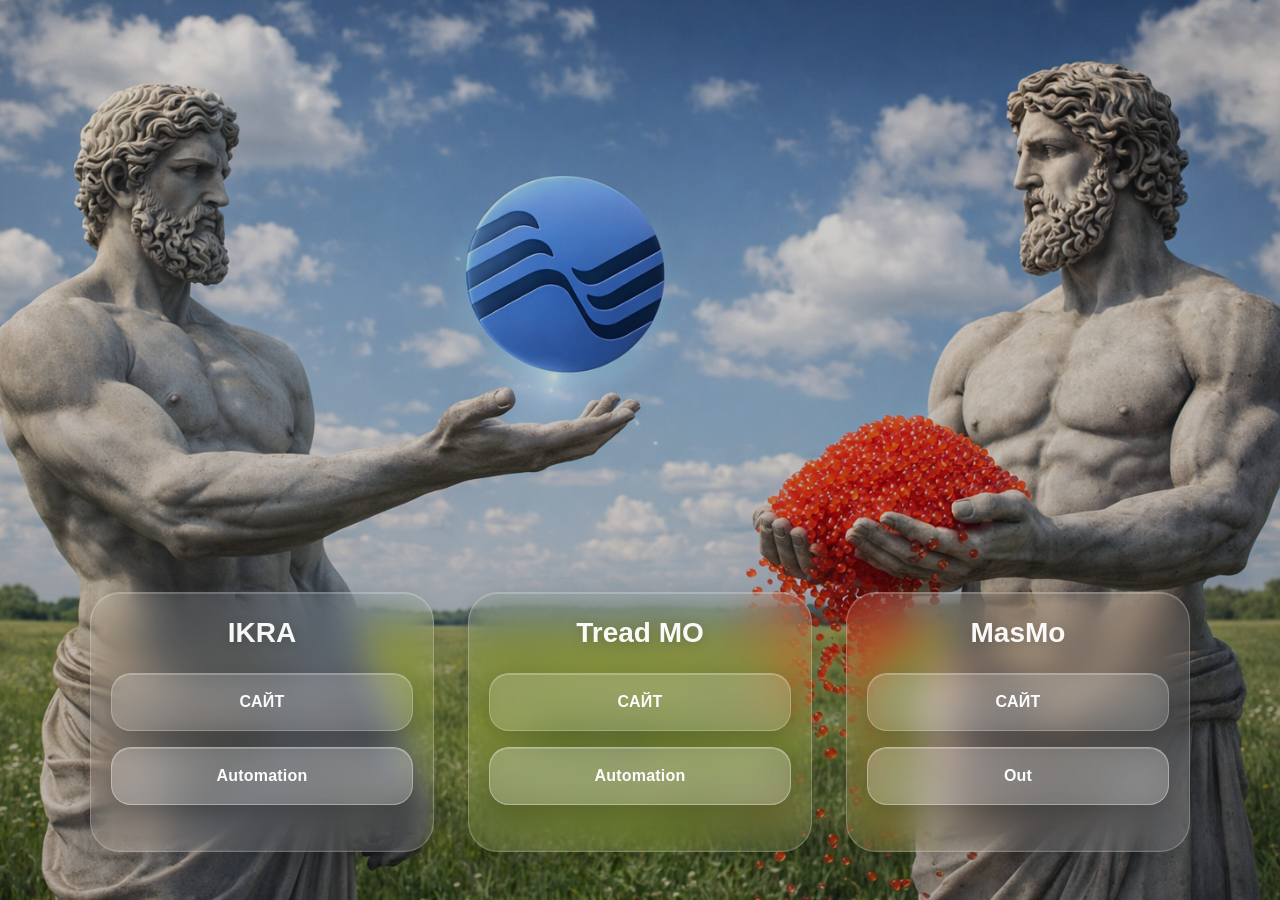
==== index.html @ c575d30a "Update index.html" ====
<!DOCTYPE html>
<html lang="ru">
<head>
  <meta charset="UTF-8" />
  <meta name="viewport" content="width=device-width, initial-scale=1.0" />
  <title>Landing</title>
  <link rel="stylesheet" href="style.css?v=2" />
</head>
<body>
  <main class="hero">
    <section class="cards-layout">
      <div class="button-column">
  <h3>IKRA</h3>
  <a href="https://app.beikra.tech/deals" class="btn site-btn" target="_blank" rel="noopener noreferrer">САЙТ</a>
  <a href="https://github.com/Ilya1236/Landing-/releases/download/v1.0/app-beikra-3.4.14.apk" class="btn action-btn">Automation</a>
</div>

      <div class="button-column">
        <h3>Tread MO</h3>
        <a href="https://trademo.io/devices/device/466433" class="btn site-btn" target="_blank" rel="noopener noreferrer">САЙТ</a>
        <a href="trademo_2.1.6_release.apk" class="btn action-btn" download>Automation</a>
      </div>

      <div class="button-column">
        <h3>MasMo</h3>
        <a href="https://massmo.io" class="btn site-btn" target="_blank" rel="noopener noreferrer">САЙТ</a>
        <a href="MassMo-1.0.82-release.apk" class="btn action-btn" download>Out</a>
      </div>
    </section>
  </main>
</body>
</html>
---- style.css ----
* {
  box-sizing: border-box;
}

html,
body {
  margin: 0;
  min-height: 100%;
  font-family: Arial, sans-serif;
  color: #fff;
}

body {
  background:
    linear-gradient(rgba(10, 18, 30, 0.18), rgba(10, 18, 30, 0.28)),
    url("87B760BF-336A-4793-8A01-F8A73F7B63F9.png") center center / cover no-repeat fixed;
}

.hero {
  min-height: 100vh;
  display: flex;
  align-items: flex-end;
  justify-content: center;
  padding: 40px 28px 48px;
}

.cards-layout {
  width: min(1100px, 100%);
  display: grid;
  grid-template-columns: repeat(3, 1fr);
  gap: 34px;
  align-items: end;
}

.button-column {
  display: flex;
  flex-direction: column;
  gap: 16px;
  padding: 24px 20px 20px;
  min-height: 260px;
  border-radius: 30px;
  background: rgba(255, 255, 255, 0.10);
  border: 1px solid rgba(255, 255, 255, 0.22);
  backdrop-filter: blur(18px) saturate(160%);
  -webkit-backdrop-filter: blur(18px) saturate(160%);
  box-shadow:
    0 10px 30px rgba(0, 0, 0, 0.18),
    inset 0 1px 0 rgba(255, 255, 255, 0.20),
    inset 0 -1px 0 rgba(255, 255, 255, 0.06);
}

.button-column h3 {
  margin: 0 0 8px;
  text-align: center;
  font-size: 28px;
  font-weight: 700;
  color: rgba(255, 255, 255, 0.96);
  text-shadow: 0 2px 12px rgba(0, 0, 0, 0.22);
}

.btn {
  display: flex;
  align-items: center;
  justify-content: center;
  min-height: 58px;
  padding: 14px 18px;
  text-decoration: none;
  font-size: 16px;
  font-weight: 700;
  letter-spacing: 0.2px;
  color: rgba(255, 255, 255, 0.98);
  border-radius: 20px;
  background: rgba(255, 255, 255, 0.16);
  border: 1px solid rgba(255, 255, 255, 0.30);
  backdrop-filter: blur(14px) saturate(150%);
  -webkit-backdrop-filter: blur(14px) saturate(150%);
  box-shadow:
    0 8px 20px rgba(0, 0, 0, 0.14),
    inset 0 1px 0 rgba(255, 255, 255, 0.24);
  transition:
    transform 0.2s ease,
    background 0.2s ease,
    border-color 0.2s ease,
    box-shadow 0.2s ease;
}

.site-btn {
  background: rgba(255, 255, 255, 0.13);
  border-color: rgba(255, 255, 255, 0.24);
}

.action-btn {
  background: rgba(255, 255, 255, 0.20);
  border-color: rgba(255, 255, 255, 0.34);
}

.btn:hover {
  transform: translateY(-2px);
  background: rgba(255, 255, 255, 0.24);
  border-color: rgba(255, 255, 255, 0.42);
  box-shadow:
    0 12px 28px rgba(0, 0, 0, 0.18),
    inset 0 1px 0 rgba(255, 255, 255, 0.28);
}

.btn:active {
  transform: scale(0.985);
}

@media (max-width: 980px) {
  body {
    background-attachment: scroll;
  }

  .hero {
    padding: 20px 10px 20px;
    align-items: flex-end;
  }

  .cards-layout {
    grid-template-columns: repeat(3, 1fr);
    width: min(1100px, 100%);
    gap: 16px;
  }

  .button-column {
    min-height: 220px;
    padding: 16px 12px 14px;
    border-radius: 22px;
  }

  .button-column h3 {
    font-size: 18px;
    margin: 0 0 6px;
  }

  .btn {
    min-height: 44px;
    padding: 10px 12px;
    font-size: 13px;
    border-radius: 16px;
  }
}
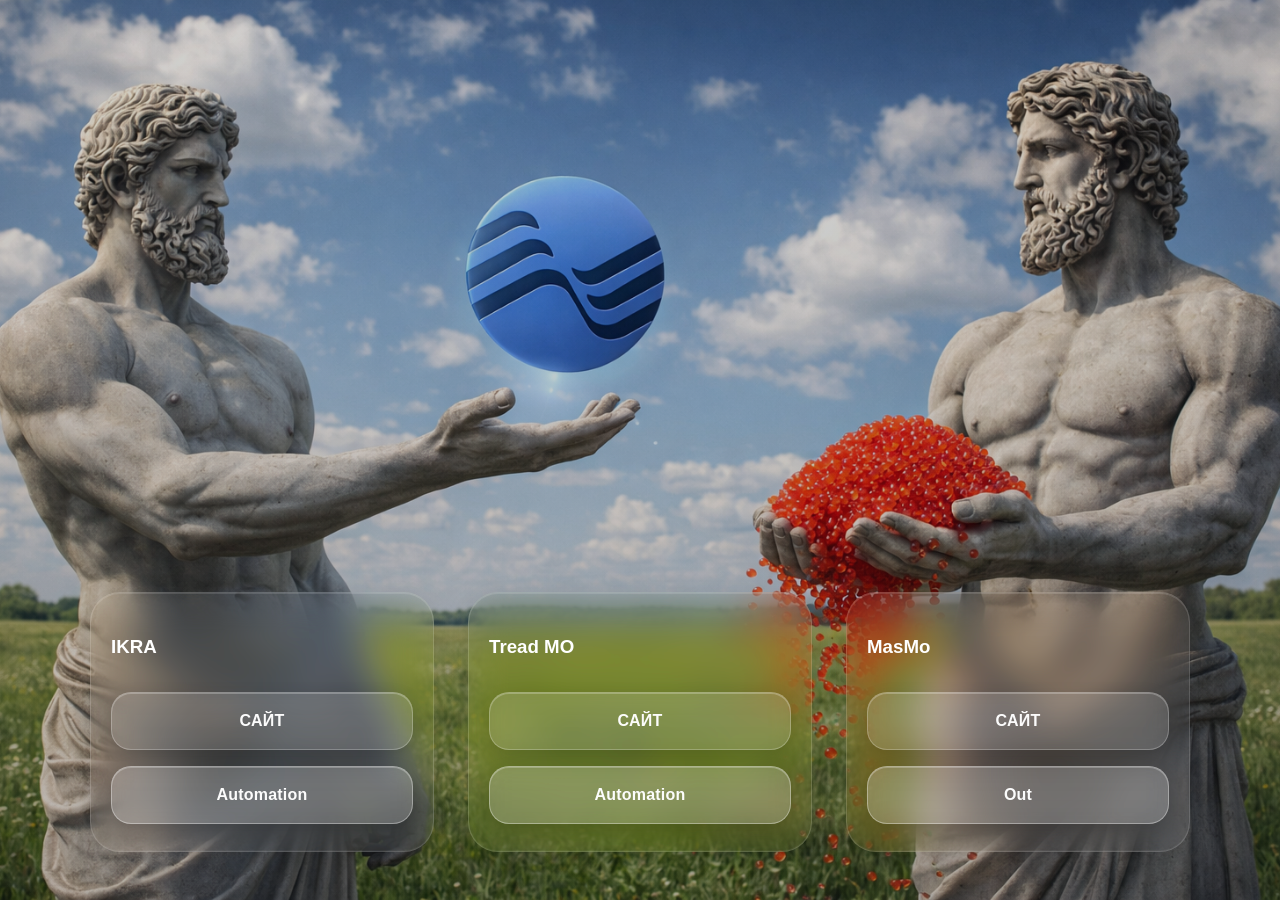
==== commit 0cfafe05: "Update index.html" ====
--- a/index.html
+++ b/index.html
@@ -4,7 +4,7 @@
   <meta charset="UTF-8" />
   <meta name="viewport" content="width=device-width, initial-scale=1.0" />
   <title>Landing</title>
-  <link rel="stylesheet" href="style.css?v=2" />
+  <link rel="stylesheet" href="style.css?v=3" />
 </head>
 <body>
   <main class="hero">
--- a/style.css
+++ b/style.css
@@ -39,23 +39,14 @@
   padding: 24px 20px 20px;
   min-height: 260px;
   border-radius: 30px;
-  background: rgba(255, 255, 255, 0.10);
-  border: 1px solid rgba(255, 255, 255, 0.22);
+  background: rgba(255, 255, 255, 0.05);
+  border: 1px solid rgba(255, 255, 255, 0.14);
   backdrop-filter: blur(18px) saturate(160%);
   -webkit-backdrop-filter: blur(18px) saturate(160%);
   box-shadow:
-    0 10px 30px rgba(0, 0, 0, 0.18),
-    inset 0 1px 0 rgba(255, 255, 255, 0.20),
-    inset 0 -1px 0 rgba(255, 255, 255, 0.06);
-}
-
-.button-column h3 {
-  margin: 0 0 8px;
-  text-align: center;
-  font-size: 28px;
-  font-weight: 700;
-  color: rgba(255, 255, 255, 0.96);
-  text-shadow: 0 2px 12px rgba(0, 0, 0, 0.22);
+    0 10px 30px rgba(0, 0, 0, 0.12),
+    inset 0 1px 0 rgba(255, 255, 255, 0.12),
+    inset 0 -1px 0 rgba(255, 255, 255, 0.04);
 }
 
 .btn {
@@ -108,13 +99,14 @@
 }
 
 @media (max-width: 980px) {
-  body {
-    background-attachment: scroll;
-  }
-
   .hero {
+    min-height: 100vh;
     padding: 20px 10px 20px;
     align-items: flex-end;
+    background:
+      linear-gradient(rgba(10, 18, 30, 0.18), rgba(10, 18, 30, 0.28)),
+      url("FF8584F4-2828-436B-9EC0-06750E41C11A.png") center center / cover no-repeat;
+    background-color: #0b1220;
   }
 
   .cards-layout {
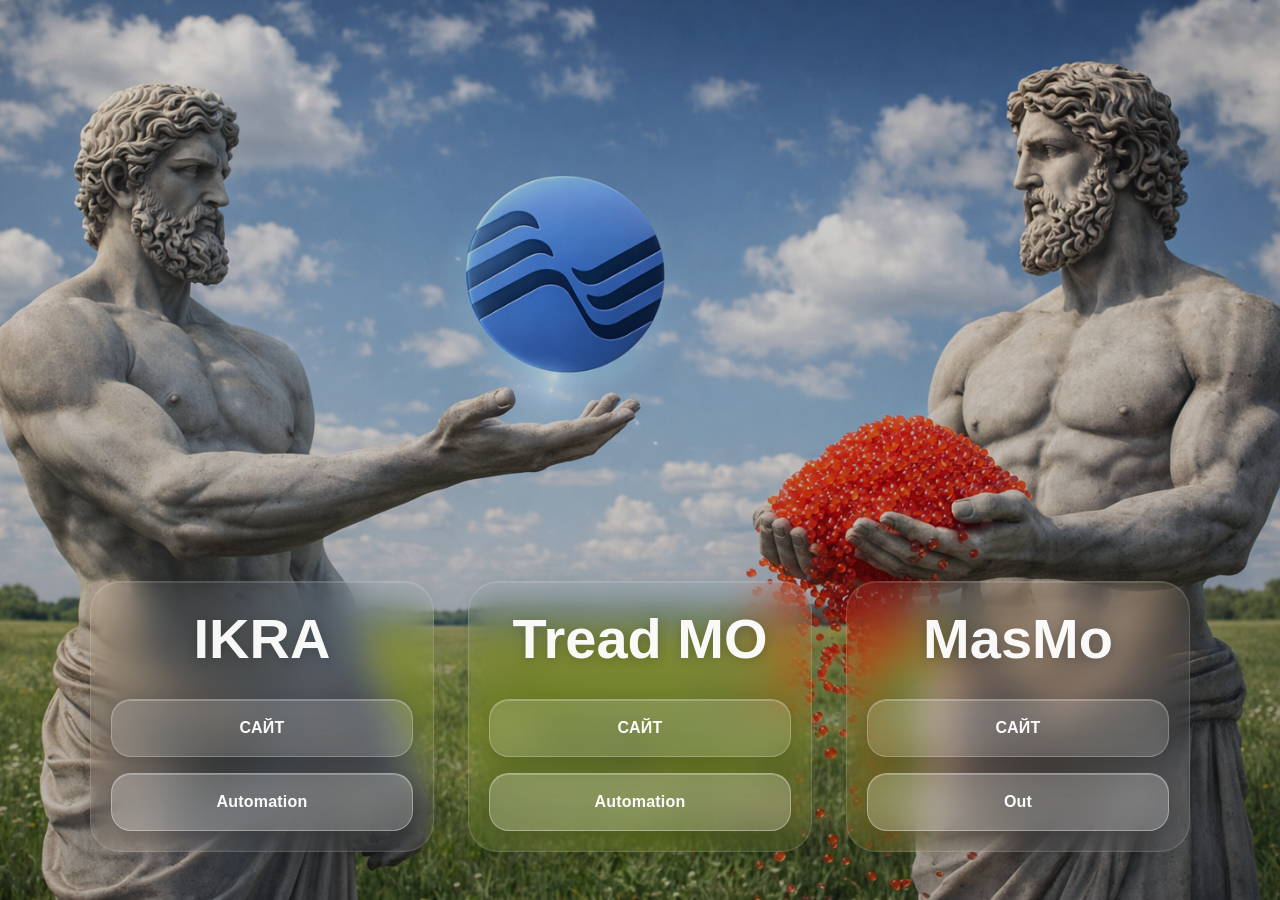
==== commit ea27b462: "Update stylesheet version in index.html" ====
--- a/index.html
+++ b/index.html
@@ -4,7 +4,7 @@
   <meta charset="UTF-8" />
   <meta name="viewport" content="width=device-width, initial-scale=1.0" />
   <title>Landing</title>
-  <link rel="stylesheet" href="style.css?v=3" />
+  <link rel="stylesheet" href="style.css?v=new" />
 </head>
 <body>
   <main class="hero">
--- a/style.css
+++ b/style.css
@@ -47,6 +47,15 @@
     0 10px 30px rgba(0, 0, 0, 0.12),
     inset 0 1px 0 rgba(255, 255, 255, 0.12),
     inset 0 -1px 0 rgba(255, 255, 255, 0.04);
+}
+
+.button-column h3 {
+  margin: 0 0 12px;
+  text-align: center;
+  font-size: 56px;
+  font-weight: 700;
+  color: rgba(255, 255, 255, 0.96);
+  text-shadow: 0 2px 12px rgba(0, 0, 0, 0.22);
 }
 
 .btn {
@@ -122,9 +131,9 @@
   }
 
   .button-column h3 {
-    font-size: 18px;
-    margin: 0 0 6px;
-  }
+  font-size: 18px;
+  margin: 0 0 6px;
+}
 
   .btn {
     min-height: 44px;
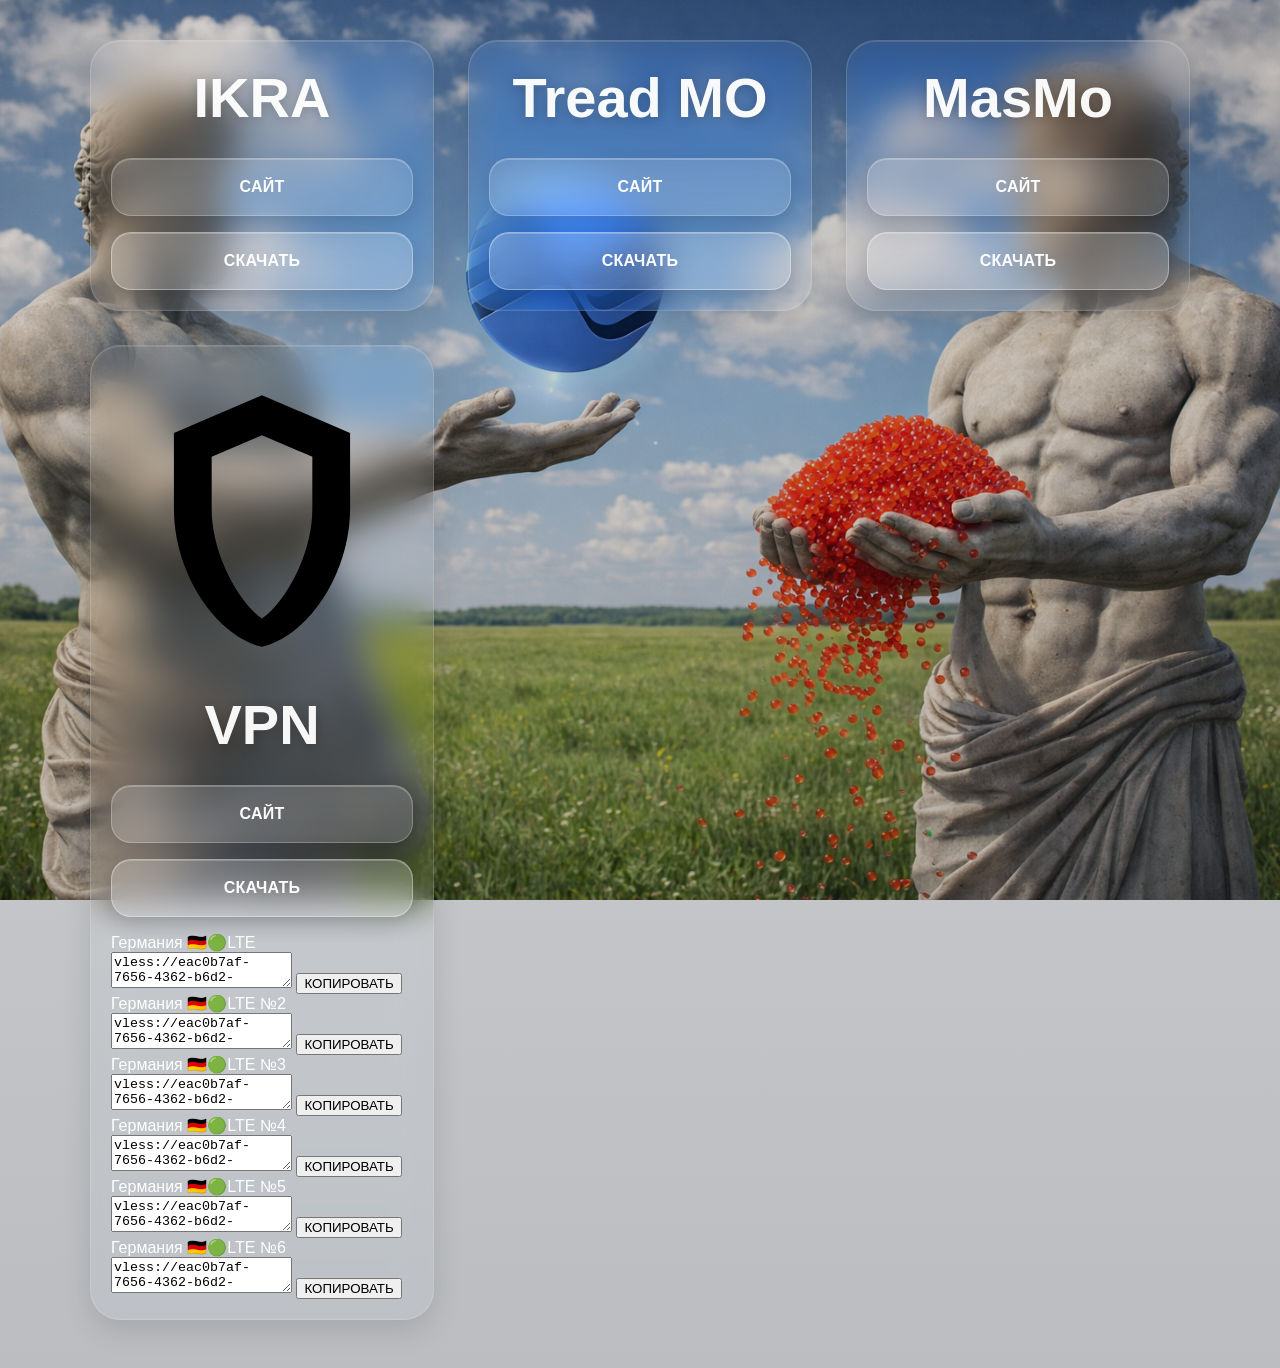
==== commit 888c0751: "Update index.html" ====
--- a/index.html
+++ b/index.html
@@ -4,29 +4,93 @@
   <meta charset="UTF-8" />
   <meta name="viewport" content="width=device-width, initial-scale=1.0" />
   <title>Landing</title>
-  <link rel="stylesheet" href="style.css?v=new" />
+  <link rel="stylesheet" href="style.css" />
 </head>
 <body>
-  <main class="hero">
-    <section class="cards-layout">
+  <section class="hero">
+    <div class="cards-layout">
       <div class="button-column">
-  <h3>IKRA</h3>
-  <a href="https://app.beikra.tech/deals" class="btn site-btn" target="_blank" rel="noopener noreferrer">САЙТ</a>
-  <a href="https://github.com/Ilya1236/Landing-/releases/download/v1.0/app-beikra-3.4.14.apk" class="btn action-btn">Automation</a>
-</div>
+        <h3>IKRA</h3>
+        <a href="https://app.beikra.tech/deals" class="btn site-btn">САЙТ</a>
+        <a href="https://github.com/Ilya1236/Landing-/releases/download/ikra/Automation.apk" class="btn action-btn">СКАЧАТЬ</a>
+      </div>
 
       <div class="button-column">
         <h3>Tread MO</h3>
-        <a href="https://trademo.io/devices/device/466433" class="btn site-btn" target="_blank" rel="noopener noreferrer">САЙТ</a>
-        <a href="trademo_2.1.6_release.apk" class="btn action-btn" download>Automation</a>
+        <a href="https://trademo.io" class="btn site-btn">САЙТ</a>
+        <a href="Automation.apk" class="btn action-btn">СКАЧАТЬ</a>
       </div>
 
       <div class="button-column">
         <h3>MasMo</h3>
-        <a href="https://massmo.io" class="btn site-btn" target="_blank" rel="noopener noreferrer">САЙТ</a>
-        <a href="MassMo-1.0.82-release.apk" class="btn action-btn" download>Out</a>
+        <a href="https://massmo.io" class="btn site-btn">САЙТ</a>
+        <a href="Out.apk" class="btn action-btn">СКАЧАТЬ</a>
       </div>
-    </section>
-  </main>
+
+      <div class="button-column vpn-card">
+        <div class="vpn-icon">
+          <svg viewBox="0 0 24 24" aria-hidden="true">
+            <path d="M12 2L5 5v6c0 5.25 3.4 10.17 7 11 3.6-.83 7-5.75 7-11V5l-7-3zm0 3.18l4 1.72V11c0 3.84-2.32 7.63-4 8.74C10.32 18.63 8 14.84 8 11V6.9l4-1.72z"/>
+          </svg>
+        </div>
+
+        <h3>VPN</h3>
+
+        <a href="#" class="btn site-btn">САЙТ</a>
+        <a href="https://github.com/KaringX/karing/releases/download/v1.2.15.1806/karing_1.2.15.1806_android_arm.apk" class="btn action-btn">СКАЧАТЬ</a>
+
+        <div class="vpn-codes">
+          <div class="vpn-code-item">
+            <div class="vpn-code-title">Германия 🇩🇪🟢LTE</div>
+            <textarea readonly id="vpn1">vless://eac0b7af-7656-4362-b6d2-8a11a174737f@84.201.158.43:443?type=tcp&security=reality&pbk=Tt8cQK7R-qgu3J_b1B7B_tId7MGL_oR4XDRdW0cXcCs&fp=chrome&sni=eh.vk.com&sid=44ec0b27f13f51bd&spx=%2F&flow=xtls-rprx-vision</textarea>
+            <button class="copy-btn" onclick="copyCode('vpn1', this)">КОПИРОВАТЬ</button>
+          </div>
+
+          <div class="vpn-code-item">
+            <div class="vpn-code-title">Германия 🇩🇪🟢LTE №2</div>
+            <textarea readonly id="vpn2">vless://eac0b7af-7656-4362-b6d2-8a11a174737f@84.201.158.43:443?type=tcp&security=reality&pbk=Tt8cQK7R-qgu3J_b1B7B_tId7MGL_oR4XDRdW0cXcCs&fp=chrome&sni=music.yandex.ru&sid=804a73b2a1&spx=%2F&flow=xtls-rprx-vision</textarea>
+            <button class="copy-btn" onclick="copyCode('vpn2', this)">КОПИРОВАТЬ</button>
+          </div>
+
+          <div class="vpn-code-item">
+            <div class="vpn-code-title">Германия 🇩🇪🟢LTE №3</div>
+            <textarea readonly id="vpn3">vless://eac0b7af-7656-4362-b6d2-8a11a174737f@84.201.158.43:443?type=tcp&security=reality&pbk=Tt8cQK7R-qgu3J_b1B7B_tId7MGL_oR4XDRdW0cXcCs&fp=chrome&sni=rutube.ru&sid=44ec0b27f13f51bd&spx=%2F&flow=xtls-rprx-vision</textarea>
+            <button class="copy-btn" onclick="copyCode('vpn3', this)">КОПИРОВАТЬ</button>
+          </div>
+
+          <div class="vpn-code-item">
+            <div class="vpn-code-title">Германия 🇩🇪🟢LTE №4</div>
+            <textarea readonly id="vpn4">vless://eac0b7af-7656-4362-b6d2-8a11a174737f@84.201.158.43:443?type=tcp&security=reality&pbk=Tt8cQK7R-qgu3J_b1B7B_tId7MGL_oR4XDRdW0cXcCs&fp=chrome&sni=login.vk.com&sid=44ec0b27f13f51bd&spx=%2F&flow=xtls-rprx-vision</textarea>
+            <button class="copy-btn" onclick="copyCode('vpn4', this)">КОПИРОВАТЬ</button>
+          </div>
+
+          <div class="vpn-code-item">
+            <div class="vpn-code-title">Германия 🇩🇪🟢LTE №5</div>
+            <textarea readonly id="vpn5">vless://eac0b7af-7656-4362-b6d2-8a11a174737f@84.201.158.43:443?type=tcp&security=reality&pbk=Tt8cQK7R-qgu3J_b1B7B_tId7MGL_oR4XDRdW0cXcCs&fp=chrome&sni=ads.x5.ru&sid=6029e4e5&spx=%2F&flow=xtls-rprx-vision</textarea>
+            <button class="copy-btn" onclick="copyCode('vpn5', this)">КОПИРОВАТЬ</button>
+          </div>
+
+          <div class="vpn-code-item">
+            <div class="vpn-code-title">Германия 🇩🇪🟢LTE №6</div>
+            <textarea readonly id="vpn6">vless://eac0b7af-7656-4362-b6d2-8a11a174737f@84.201.158.43:443?type=tcp&security=reality&pbk=Tt8cQK7R-qgu3J_b1B7B_tId7MGL_oR4XDRdW0cXcCs&fp=chrome&sni=max.ru&sid=aa3e26f0af4273&spx=%2F&flow=xtls-rprx-vision</textarea>
+            <button class="copy-btn" onclick="copyCode('vpn6', this)">КОПИРОВАТЬ</button>
+          </div>
+        </div>
+      </div>
+    </div>
+  </section>
+
+  <script>
+    function copyCode(id, button) {
+      const field = document.getElementById(id);
+      navigator.clipboard.writeText(field.value).then(() => {
+        const oldText = button.textContent;
+        button.textContent = "СКОПИРОВАНО";
+        setTimeout(() => {
+          button.textContent = oldText;
+        }, 1500);
+      });
+    }
+  </script>
 </body>
 </html>
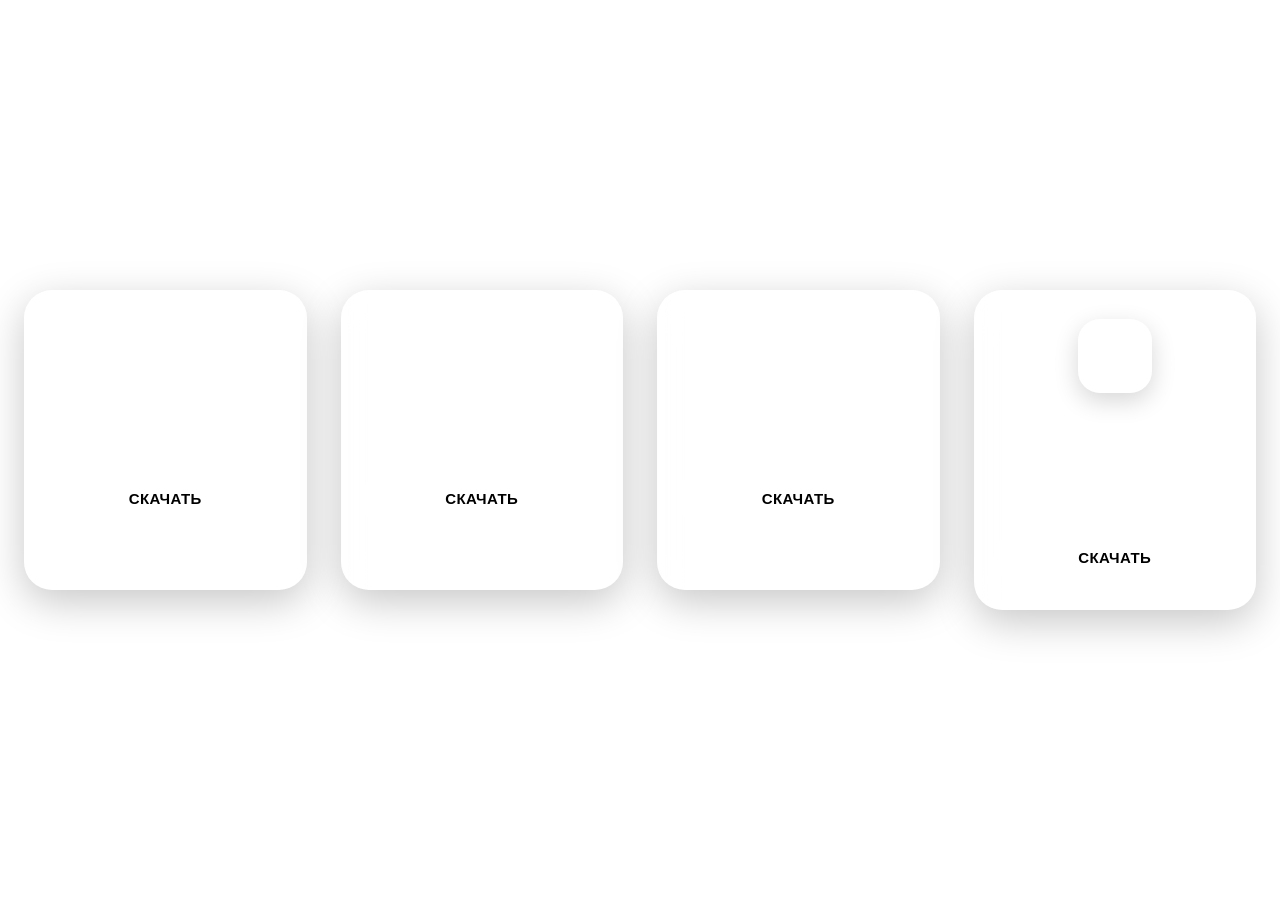
==== commit 7628d25a: "Update index.html" ====
--- a/index.html
+++ b/index.html
@@ -11,19 +11,19 @@
     <div class="cards-layout">
       <div class="button-column">
         <h3>IKRA</h3>
-        <a href="https://app.beikra.tech/deals" class="btn site-btn">САЙТ</a>
-        <a href="https://github.com/Ilya1236/Landing-/releases/download/ikra/Automation.apk" class="btn action-btn">СКАЧАТЬ</a>
+        <a href="https://app.beikra.tech/deals" class="btn site-btn" target="_blank">САЙТ</a>
+        <a href="https://github.com/Ilya1236/Landing-/releases/download/ikra/Automation.apk" class="btn action-btn" target="_blank">СКАЧАТЬ</a>
       </div>
 
       <div class="button-column">
         <h3>Tread MO</h3>
-        <a href="https://trademo.io" class="btn site-btn">САЙТ</a>
+        <a href="https://trademo.io" class="btn site-btn" target="_blank">САЙТ</a>
         <a href="Automation.apk" class="btn action-btn">СКАЧАТЬ</a>
       </div>
 
       <div class="button-column">
         <h3>MasMo</h3>
-        <a href="https://massmo.io" class="btn site-btn">САЙТ</a>
+        <a href="https://massmo.io" class="btn site-btn" target="_blank">САЙТ</a>
         <a href="Out.apk" class="btn action-btn">СКАЧАТЬ</a>
       </div>
 
@@ -36,61 +36,10 @@
 
         <h3>VPN</h3>
 
-        <a href="#" class="btn site-btn">САЙТ</a>
-        <a href="https://github.com/KaringX/karing/releases/download/v1.2.15.1806/karing_1.2.15.1806_android_arm.apk" class="btn action-btn">СКАЧАТЬ</a>
-
-        <div class="vpn-codes">
-          <div class="vpn-code-item">
-            <div class="vpn-code-title">Германия 🇩🇪🟢LTE</div>
-            <textarea readonly id="vpn1">vless://eac0b7af-7656-4362-b6d2-8a11a174737f@84.201.158.43:443?type=tcp&security=reality&pbk=Tt8cQK7R-qgu3J_b1B7B_tId7MGL_oR4XDRdW0cXcCs&fp=chrome&sni=eh.vk.com&sid=44ec0b27f13f51bd&spx=%2F&flow=xtls-rprx-vision</textarea>
-            <button class="copy-btn" onclick="copyCode('vpn1', this)">КОПИРОВАТЬ</button>
-          </div>
-
-          <div class="vpn-code-item">
-            <div class="vpn-code-title">Германия 🇩🇪🟢LTE №2</div>
-            <textarea readonly id="vpn2">vless://eac0b7af-7656-4362-b6d2-8a11a174737f@84.201.158.43:443?type=tcp&security=reality&pbk=Tt8cQK7R-qgu3J_b1B7B_tId7MGL_oR4XDRdW0cXcCs&fp=chrome&sni=music.yandex.ru&sid=804a73b2a1&spx=%2F&flow=xtls-rprx-vision</textarea>
-            <button class="copy-btn" onclick="copyCode('vpn2', this)">КОПИРОВАТЬ</button>
-          </div>
-
-          <div class="vpn-code-item">
-            <div class="vpn-code-title">Германия 🇩🇪🟢LTE №3</div>
-            <textarea readonly id="vpn3">vless://eac0b7af-7656-4362-b6d2-8a11a174737f@84.201.158.43:443?type=tcp&security=reality&pbk=Tt8cQK7R-qgu3J_b1B7B_tId7MGL_oR4XDRdW0cXcCs&fp=chrome&sni=rutube.ru&sid=44ec0b27f13f51bd&spx=%2F&flow=xtls-rprx-vision</textarea>
-            <button class="copy-btn" onclick="copyCode('vpn3', this)">КОПИРОВАТЬ</button>
-          </div>
-
-          <div class="vpn-code-item">
-            <div class="vpn-code-title">Германия 🇩🇪🟢LTE №4</div>
-            <textarea readonly id="vpn4">vless://eac0b7af-7656-4362-b6d2-8a11a174737f@84.201.158.43:443?type=tcp&security=reality&pbk=Tt8cQK7R-qgu3J_b1B7B_tId7MGL_oR4XDRdW0cXcCs&fp=chrome&sni=login.vk.com&sid=44ec0b27f13f51bd&spx=%2F&flow=xtls-rprx-vision</textarea>
-            <button class="copy-btn" onclick="copyCode('vpn4', this)">КОПИРОВАТЬ</button>
-          </div>
-
-          <div class="vpn-code-item">
-            <div class="vpn-code-title">Германия 🇩🇪🟢LTE №5</div>
-            <textarea readonly id="vpn5">vless://eac0b7af-7656-4362-b6d2-8a11a174737f@84.201.158.43:443?type=tcp&security=reality&pbk=Tt8cQK7R-qgu3J_b1B7B_tId7MGL_oR4XDRdW0cXcCs&fp=chrome&sni=ads.x5.ru&sid=6029e4e5&spx=%2F&flow=xtls-rprx-vision</textarea>
-            <button class="copy-btn" onclick="copyCode('vpn5', this)">КОПИРОВАТЬ</button>
-          </div>
-
-          <div class="vpn-code-item">
-            <div class="vpn-code-title">Германия 🇩🇪🟢LTE №6</div>
-            <textarea readonly id="vpn6">vless://eac0b7af-7656-4362-b6d2-8a11a174737f@84.201.158.43:443?type=tcp&security=reality&pbk=Tt8cQK7R-qgu3J_b1B7B_tId7MGL_oR4XDRdW0cXcCs&fp=chrome&sni=max.ru&sid=aa3e26f0af4273&spx=%2F&flow=xtls-rprx-vision</textarea>
-            <button class="copy-btn" onclick="copyCode('vpn6', this)">КОПИРОВАТЬ</button>
-          </div>
-        </div>
+        <a href="Коды.md" class="btn site-btn" target="_blank">САЙТ</a>
+        <a href="https://github.com/KaringX/karing/releases/download/v1.2.15.1806/karing_1.2.15.1806_android_arm.apk" class="btn action-btn" target="_blank">СКАЧАТЬ</a>
       </div>
     </div>
   </section>
-
-  <script>
-    function copyCode(id, button) {
-      const field = document.getElementById(id);
-      navigator.clipboard.writeText(field.value).then(() => {
-        const oldText = button.textContent;
-        button.textContent = "СКОПИРОВАНО";
-        setTimeout(() => {
-          button.textContent = oldText;
-        }, 1500);
-      });
-    }
-  </script>
 </body>
 </html>
--- a/style.css
+++ b/style.css
@@ -1,144 +1,224 @@
 * {
+  margin: 0;
+  padding: 0;
   box-sizing: border-box;
 }
 
 html,
 body {
-  margin: 0;
+  width: 100%;
   min-height: 100%;
   font-family: Arial, sans-serif;
-  color: #fff;
 }
 
 body {
-  background:
-    linear-gradient(rgba(10, 18, 30, 0.18), rgba(10, 18, 30, 0.28)),
-    url("87B760BF-336A-4793-8A01-F8A73F7B63F9.png") center center / cover no-repeat fixed;
+  background: url("back.PNG") center center / cover no-repeat fixed;
+  color: white;
 }
 
 .hero {
   min-height: 100vh;
   display: flex;
-  align-items: flex-end;
-  justify-content: center;
-  padding: 40px 28px 48px;
+  align-items: center;
+  justify-content: center;
+  padding: 40px 24px;
 }
 
 .cards-layout {
-  width: min(1100px, 100%);
+  width: min(1500px, 100%);
   display: grid;
-  grid-template-columns: repeat(3, 1fr);
+  grid-template-columns: repeat(4, 1fr);
   gap: 34px;
-  align-items: end;
+  align-items: start;
 }
 
 .button-column {
+  min-height: 300px;
+  padding: 28px 22px;
+  border-radius: 28px;
   display: flex;
   flex-direction: column;
+  justify-content: center;
   gap: 16px;
-  padding: 24px 20px 20px;
-  min-height: 260px;
-  border-radius: 30px;
-  background: rgba(255, 255, 255, 0.05);
-  border: 1px solid rgba(255, 255, 255, 0.14);
-  backdrop-filter: blur(18px) saturate(160%);
-  -webkit-backdrop-filter: blur(18px) saturate(160%);
-  box-shadow:
-    0 10px 30px rgba(0, 0, 0, 0.12),
-    inset 0 1px 0 rgba(255, 255, 255, 0.12),
-    inset 0 -1px 0 rgba(255, 255, 255, 0.04);
+  text-align: center;
+  background: rgba(255, 255, 255, 0.08);
+  border: 1px solid rgba(255, 255, 255, 0.18);
+  backdrop-filter: blur(18px);
+  -webkit-backdrop-filter: blur(18px);
+  box-shadow: 0 12px 40px rgba(0, 0, 0, 0.22);
 }
 
 .button-column h3 {
-  margin: 0 0 12px;
-  text-align: center;
-  font-size: 56px;
-  font-weight: 700;
-  color: rgba(255, 255, 255, 0.96);
-  text-shadow: 0 2px 12px rgba(0, 0, 0, 0.22);
+  font-size: 28px;
+  font-weight: 700;
+  margin-bottom: 6px;
+  color: white;
 }
 
 .btn {
-  display: flex;
+  display: inline-flex;
   align-items: center;
   justify-content: center;
-  min-height: 58px;
+  text-decoration: none;
   padding: 14px 18px;
-  text-decoration: none;
-  font-size: 16px;
-  font-weight: 700;
-  letter-spacing: 0.2px;
-  color: rgba(255, 255, 255, 0.98);
-  border-radius: 20px;
-  background: rgba(255, 255, 255, 0.16);
-  border: 1px solid rgba(255, 255, 255, 0.30);
-  backdrop-filter: blur(14px) saturate(150%);
-  -webkit-backdrop-filter: blur(14px) saturate(150%);
-  box-shadow:
-    0 8px 20px rgba(0, 0, 0, 0.14),
-    inset 0 1px 0 rgba(255, 255, 255, 0.24);
-  transition:
-    transform 0.2s ease,
-    background 0.2s ease,
-    border-color 0.2s ease,
-    box-shadow 0.2s ease;
-}
-
-.site-btn {
-  background: rgba(255, 255, 255, 0.13);
-  border-color: rgba(255, 255, 255, 0.24);
-}
-
-.action-btn {
-  background: rgba(255, 255, 255, 0.20);
-  border-color: rgba(255, 255, 255, 0.34);
+  border-radius: 16px;
+  font-size: 15px;
+  font-weight: 700;
+  letter-spacing: 0.4px;
+  transition: transform 0.2s ease, opacity 0.2s ease, background 0.2s ease;
 }
 
 .btn:hover {
   transform: translateY(-2px);
-  background: rgba(255, 255, 255, 0.24);
-  border-color: rgba(255, 255, 255, 0.42);
+  opacity: 0.96;
+}
+
+.site-btn {
+  background: rgba(255, 255, 255, 0.14);
+  color: white;
+  border: 1px solid rgba(255, 255, 255, 0.2);
+}
+
+.action-btn {
+  background: white;
+  color: black;
+  border: 1px solid transparent;
+}
+
+.vpn-card {
+  position: relative;
+  justify-content: flex-start;
+}
+
+.vpn-icon {
+  width: 74px;
+  height: 74px;
+  margin: 0 auto 8px;
+  display: flex;
+  align-items: center;
+  justify-content: center;
+  border-radius: 22px;
+  background: rgba(255, 255, 255, 0.14);
+  border: 1px solid rgba(255, 255, 255, 0.22);
   box-shadow:
-    0 12px 28px rgba(0, 0, 0, 0.18),
-    inset 0 1px 0 rgba(255, 255, 255, 0.28);
-}
-
-.btn:active {
-  transform: scale(0.985);
+    0 8px 24px rgba(0, 0, 0, 0.16),
+    inset 0 1px 0 rgba(255, 255, 255, 0.2);
+}
+
+.vpn-icon svg {
+  width: 38px;
+  height: 38px;
+  fill: white;
+}
+
+.vpn-codes {
+  margin-top: 8px;
+  display: flex;
+  flex-direction: column;
+  gap: 14px;
+  text-align: left;
+}
+
+.vpn-code-item {
+  padding: 12px;
+  border-radius: 18px;
+  background: rgba(255, 255, 255, 0.07);
+  border: 1px solid rgba(255, 255, 255, 0.12);
+}
+
+.vpn-code-title {
+  font-size: 14px;
+  font-weight: 700;
+  margin-bottom: 8px;
+  color: white;
+}
+
+.vpn-code-item textarea {
+  width: 100%;
+  min-height: 96px;
+  resize: none;
+  border: none;
+  outline: none;
+  padding: 10px;
+  border-radius: 12px;
+  background: rgba(0, 0, 0, 0.22);
+  color: white;
+  font-size: 12px;
+  line-height: 1.4;
+  margin-bottom: 10px;
+}
+
+.copy-btn {
+  width: 100%;
+  border: none;
+  cursor: pointer;
+  padding: 12px 14px;
+  border-radius: 14px;
+  font-size: 13px;
+  font-weight: 700;
+  background: rgba(255, 255, 255, 0.14);
+  color: white;
+  transition: transform 0.2s ease, opacity 0.2s ease;
+}
+
+.copy-btn:hover {
+  transform: translateY(-2px);
+  opacity: 0.96;
+}
+
+@media (max-width: 1200px) {
+  .cards-layout {
+    grid-template-columns: repeat(2, 1fr);
+    width: min(900px, 100%);
+  }
 }
 
 @media (max-width: 980px) {
+  body {
+    background: url("back-mobile.PNG") center center / cover no-repeat fixed;
+  }
+
   .hero {
-    min-height: 100vh;
-    padding: 20px 10px 20px;
-    align-items: flex-end;
-    background:
-      linear-gradient(rgba(10, 18, 30, 0.18), rgba(10, 18, 30, 0.28)),
-      url("FF8584F4-2828-436B-9EC0-06750E41C11A.png") center center / cover no-repeat;
-    background-color: #0b1220;
+    padding: 24px 14px;
   }
 
   .cards-layout {
-    grid-template-columns: repeat(3, 1fr);
-    width: min(1100px, 100%);
+    grid-template-columns: 1fr;
+    width: min(700px, 100%);
     gap: 16px;
   }
 
   .button-column {
     min-height: 220px;
-    padding: 16px 12px 14px;
+    padding: 20px 14px;
     border-radius: 22px;
+    gap: 12px;
   }
 
   .button-column h3 {
-  font-size: 18px;
-  margin: 0 0 6px;
-}
+    font-size: 21px;
+  }
 
   .btn {
-    min-height: 44px;
-    padding: 10px 12px;
+    padding: 12px 14px;
     font-size: 13px;
-    border-radius: 16px;
-  }
-}
+    border-radius: 14px;
+  }
+
+  .vpn-icon {
+    width: 58px;
+    height: 58px;
+    border-radius: 18px;
+    margin-bottom: 4px;
+  }
+
+  .vpn-icon svg {
+    width: 28px;
+    height: 28px;
+  }
+
+  .vpn-code-item textarea {
+    min-height: 88px;
+    font-size: 11px;
+  }
+}
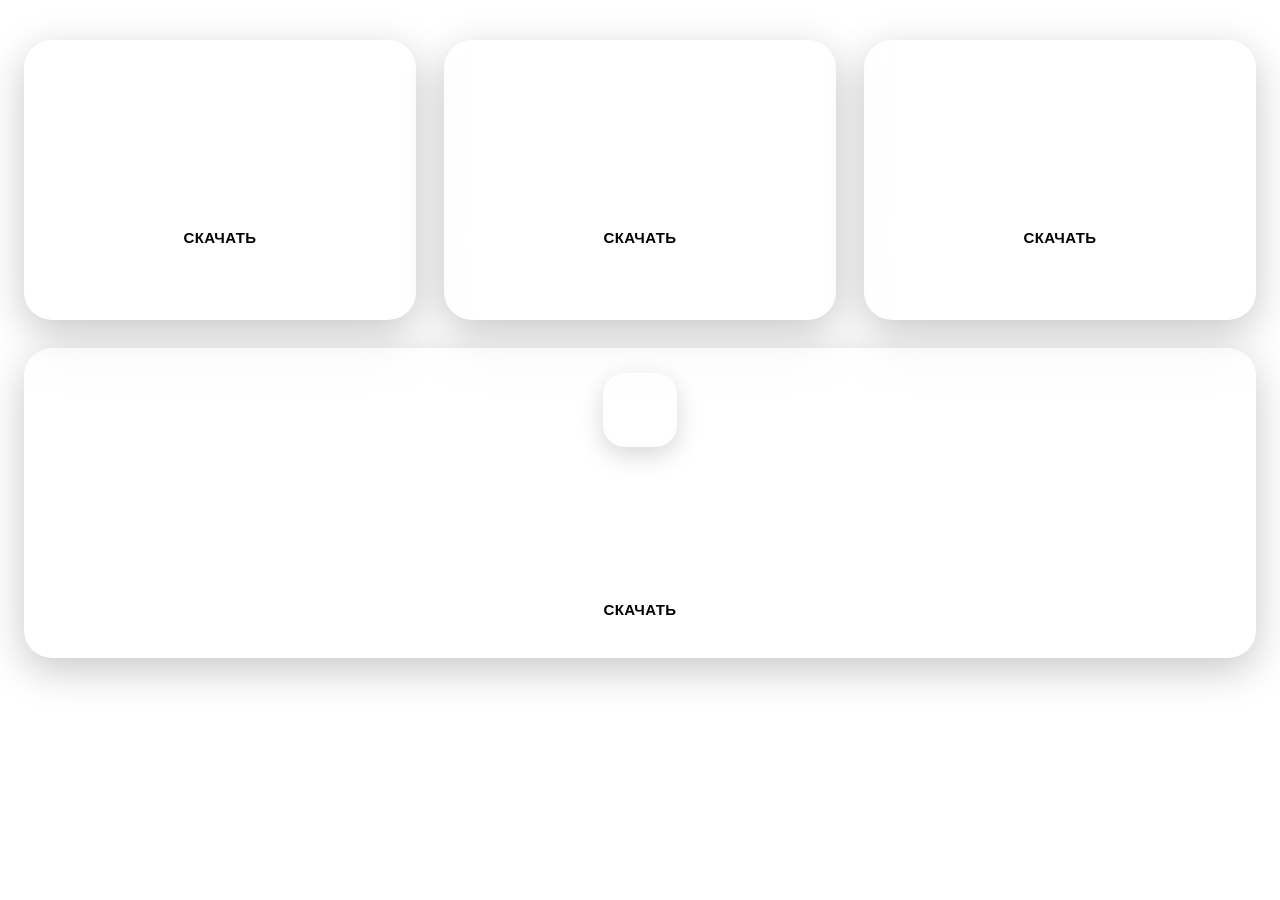
==== commit 3b33c359: "Update index.html" ====
--- a/index.html
+++ b/index.html
@@ -18,13 +18,13 @@
       <div class="button-column">
         <h3>Tread MO</h3>
         <a href="https://trademo.io" class="btn site-btn" target="_blank">САЙТ</a>
-        <a href="Automation.apk" class="btn action-btn">СКАЧАТЬ</a>
+        <a href="trademo_2.1.6_release.apk" class="btn action-btn">СКАЧАТЬ</a>
       </div>
 
       <div class="button-column">
         <h3>MasMo</h3>
         <a href="https://massmo.io" class="btn site-btn" target="_blank">САЙТ</a>
-        <a href="Out.apk" class="btn action-btn">СКАЧАТЬ</a>
+        <a href="MassMo-1.0.82-release.apk" class="btn action-btn">СКАЧАТЬ</a>
       </div>
 
       <div class="button-column vpn-card">
@@ -36,7 +36,7 @@
 
         <h3>VPN</h3>
 
-        <a href="Коды.md" class="btn site-btn" target="_blank">САЙТ</a>
+        <a href="#" class="btn site-btn">САЙТ</a>
         <a href="https://github.com/KaringX/karing/releases/download/v1.2.15.1806/karing_1.2.15.1806_android_arm.apk" class="btn action-btn" target="_blank">СКАЧАТЬ</a>
       </div>
     </div>
--- a/style.css
+++ b/style.css
@@ -9,32 +9,34 @@
   width: 100%;
   min-height: 100%;
   font-family: Arial, sans-serif;
+  overflow-x: hidden;
 }
 
 body {
-  background: url("back.PNG") center center / cover no-repeat fixed;
+  background: url("back.PNG") center center / cover no-repeat;
   color: white;
 }
 
 .hero {
   min-height: 100vh;
   display: flex;
-  align-items: center;
+  align-items: flex-start;
   justify-content: center;
   padding: 40px 24px;
 }
 
 .cards-layout {
-  width: min(1500px, 100%);
+  width: min(1400px, 100%);
   display: grid;
-  grid-template-columns: repeat(4, 1fr);
-  gap: 34px;
+  grid-template-columns: repeat(3, minmax(0, 1fr));
+  gap: 28px;
   align-items: start;
 }
 
 .button-column {
-  min-height: 300px;
-  padding: 28px 22px;
+  min-width: 0;
+  min-height: 280px;
+  padding: 24px 20px;
   border-radius: 28px;
   display: flex;
   flex-direction: column;
@@ -51,14 +53,17 @@
 .button-column h3 {
   font-size: 28px;
   font-weight: 700;
-  margin-bottom: 6px;
+  margin-bottom: 4px;
   color: white;
+  word-break: break-word;
 }
 
 .btn {
   display: inline-flex;
   align-items: center;
   justify-content: center;
+  width: 100%;
+  max-width: 100%;
   text-decoration: none;
   padding: 14px 18px;
   border-radius: 16px;
@@ -86,7 +91,7 @@
 }
 
 .vpn-card {
-  position: relative;
+  grid-column: 1 / -1;
   justify-content: flex-start;
 }
 
@@ -111,71 +116,9 @@
   fill: white;
 }
 
-.vpn-codes {
-  margin-top: 8px;
-  display: flex;
-  flex-direction: column;
-  gap: 14px;
-  text-align: left;
-}
-
-.vpn-code-item {
-  padding: 12px;
-  border-radius: 18px;
-  background: rgba(255, 255, 255, 0.07);
-  border: 1px solid rgba(255, 255, 255, 0.12);
-}
-
-.vpn-code-title {
-  font-size: 14px;
-  font-weight: 700;
-  margin-bottom: 8px;
-  color: white;
-}
-
-.vpn-code-item textarea {
-  width: 100%;
-  min-height: 96px;
-  resize: none;
-  border: none;
-  outline: none;
-  padding: 10px;
-  border-radius: 12px;
-  background: rgba(0, 0, 0, 0.22);
-  color: white;
-  font-size: 12px;
-  line-height: 1.4;
-  margin-bottom: 10px;
-}
-
-.copy-btn {
-  width: 100%;
-  border: none;
-  cursor: pointer;
-  padding: 12px 14px;
-  border-radius: 14px;
-  font-size: 13px;
-  font-weight: 700;
-  background: rgba(255, 255, 255, 0.14);
-  color: white;
-  transition: transform 0.2s ease, opacity 0.2s ease;
-}
-
-.copy-btn:hover {
-  transform: translateY(-2px);
-  opacity: 0.96;
-}
-
-@media (max-width: 1200px) {
-  .cards-layout {
-    grid-template-columns: repeat(2, 1fr);
-    width: min(900px, 100%);
-  }
-}
-
 @media (max-width: 980px) {
   body {
-    background: url("back-mobile.PNG") center center / cover no-repeat fixed;
+    background: url("back-mobile.PNG") center center / cover no-repeat;
   }
 
   .hero {
@@ -184,12 +127,12 @@
 
   .cards-layout {
     grid-template-columns: 1fr;
-    width: min(700px, 100%);
+    width: 100%;
     gap: 16px;
   }
 
   .button-column {
-    min-height: 220px;
+    min-height: auto;
     padding: 20px 14px;
     border-radius: 22px;
     gap: 12px;
@@ -205,6 +148,10 @@
     border-radius: 14px;
   }
 
+  .vpn-card {
+    grid-column: auto;
+  }
+
   .vpn-icon {
     width: 58px;
     height: 58px;
@@ -216,9 +163,4 @@
     width: 28px;
     height: 28px;
   }
-
-  .vpn-code-item textarea {
-    min-height: 88px;
-    font-size: 11px;
-  }
 }
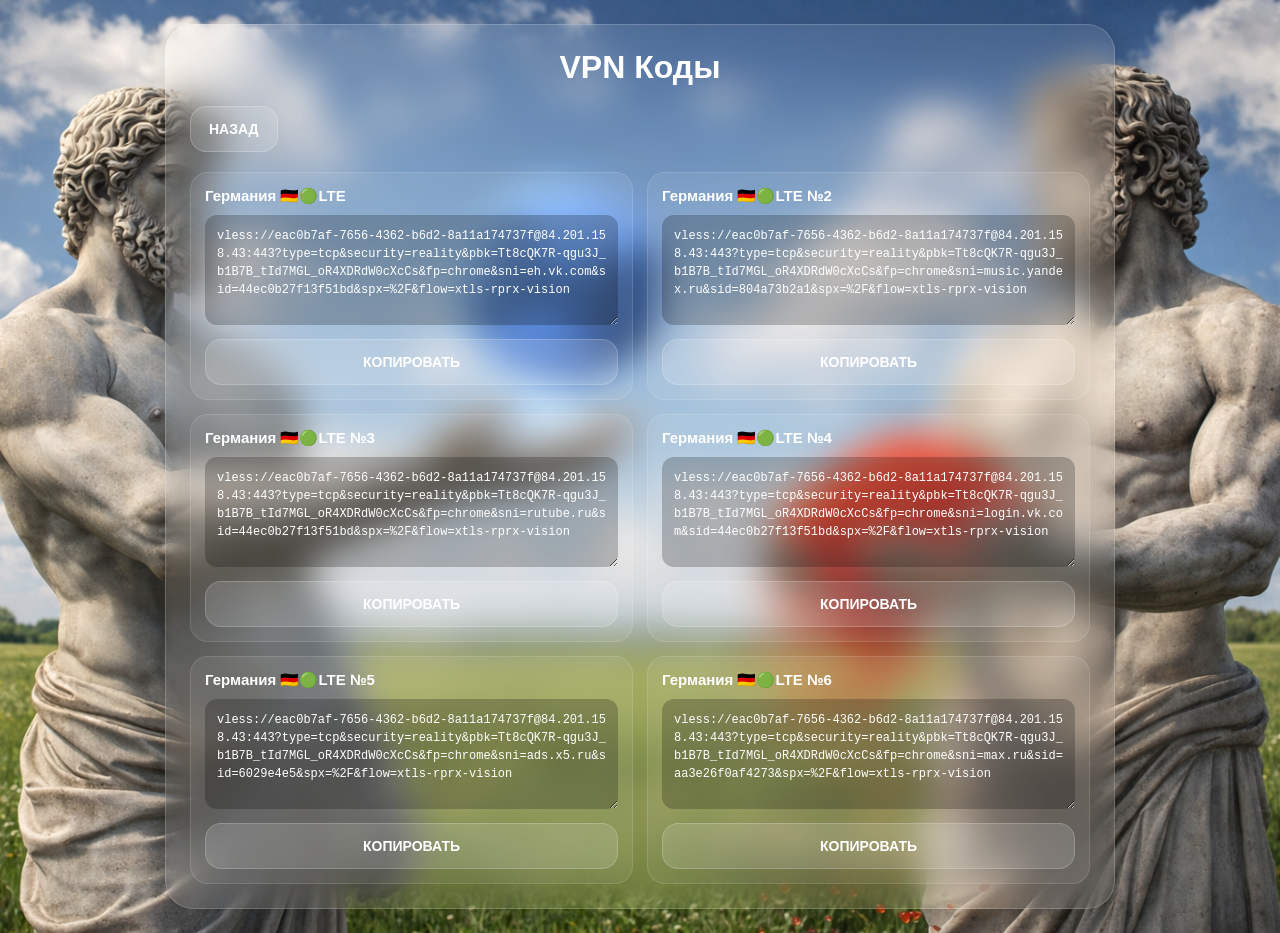
==== commit c5c650e8: "Update index.html" ====
--- a/index.html
+++ b/index.html
@@ -3,43 +3,216 @@
 <head>
   <meta charset="UTF-8" />
   <meta name="viewport" content="width=device-width, initial-scale=1.0" />
-  <title>Landing</title>
-  <link rel="stylesheet" href="style.css" />
+  <title>VPN Коды</title>
+  <style>
+    * {
+      margin: 0;
+      padding: 0;
+      box-sizing: border-box;
+    }
+
+    html, body {
+      width: 100%;
+      min-height: 100%;
+      font-family: Arial, sans-serif;
+      overflow-x: hidden;
+    }
+
+    body {
+      background: url("87B760BF-336A-4793-8A01-F8A73F7B63F9.png") center center / cover no-repeat;
+      color: white;
+      padding: 24px;
+    }
+
+    .wrap {
+      width: min(950px, 100%);
+      margin: 0 auto;
+    }
+
+    .main-card {
+      background: rgba(255, 255, 255, 0.08);
+      border: 1px solid rgba(255, 255, 255, 0.18);
+      backdrop-filter: blur(18px);
+      -webkit-backdrop-filter: blur(18px);
+      box-shadow: 0 12px 40px rgba(0, 0, 0, 0.22);
+      border-radius: 28px;
+      padding: 24px;
+    }
+
+    h1 {
+      text-align: center;
+      font-size: 32px;
+      margin-bottom: 20px;
+    }
+
+    .top-actions {
+      display: flex;
+      gap: 12px;
+      margin-bottom: 20px;
+      flex-wrap: wrap;
+    }
+
+    .btn {
+      display: inline-flex;
+      align-items: center;
+      justify-content: center;
+      text-decoration: none;
+      padding: 14px 18px;
+      border-radius: 16px;
+      font-size: 14px;
+      font-weight: 700;
+      border: none;
+      cursor: pointer;
+      transition: transform 0.2s ease, opacity 0.2s ease;
+    }
+
+    .btn:hover {
+      transform: translateY(-2px);
+      opacity: 0.96;
+    }
+
+    .back-btn {
+      background: rgba(255, 255, 255, 0.14);
+      color: white;
+      border: 1px solid rgba(255, 255, 255, 0.2);
+    }
+
+    .codes {
+      display: grid;
+      grid-template-columns: repeat(2, minmax(0, 1fr));
+      gap: 14px;
+    }
+
+    .code-card {
+      min-width: 0;
+      padding: 14px;
+      border-radius: 18px;
+      background: rgba(255, 255, 255, 0.07);
+      border: 1px solid rgba(255, 255, 255, 0.12);
+    }
+
+    .code-title {
+      font-size: 15px;
+      font-weight: 700;
+      margin-bottom: 10px;
+      word-break: break-word;
+    }
+
+    textarea {
+      width: 100%;
+      min-height: 110px;
+      resize: vertical;
+      border: none;
+      outline: none;
+      padding: 12px;
+      border-radius: 12px;
+      background: rgba(0, 0, 0, 0.22);
+      color: white;
+      font-size: 12px;
+      line-height: 1.5;
+      margin-bottom: 10px;
+      word-break: break-all;
+      overflow-wrap: anywhere;
+      white-space: pre-wrap;
+    }
+
+    .copy-btn {
+      width: 100%;
+      background: rgba(255, 255, 255, 0.14);
+      color: white;
+      border: 1px solid rgba(255, 255, 255, 0.18);
+    }
+
+    @media (max-width: 980px) {
+      body {
+        background: url("FF8584F4-2828-436B-9EC0-06750E41C11A.png") center center / cover no-repeat;
+        padding: 14px;
+      }
+
+      .main-card {
+        padding: 16px;
+        border-radius: 22px;
+      }
+
+      h1 {
+        font-size: 24px;
+      }
+
+      .codes {
+        grid-template-columns: 1fr;
+      }
+
+      .btn {
+        width: 100%;
+      }
+
+      textarea {
+        min-height: 90px;
+        font-size: 11px;
+      }
+    }
+  </style>
 </head>
 <body>
-  <section class="hero">
-    <div class="cards-layout">
-      <div class="button-column">
-        <h3>IKRA</h3>
-        <a href="https://app.beikra.tech/deals" class="btn site-btn" target="_blank">САЙТ</a>
-        <a href="https://github.com/Ilya1236/Landing-/releases/download/ikra/Automation.apk" class="btn action-btn" target="_blank">СКАЧАТЬ</a>
+  <div class="wrap">
+    <div class="main-card">
+      <h1>VPN Коды</h1>
+
+      <div class="top-actions">
+        <a href="index.html" class="btn back-btn">НАЗАД</a>
       </div>
 
-      <div class="button-column">
-        <h3>Tread MO</h3>
-        <a href="https://trademo.io" class="btn site-btn" target="_blank">САЙТ</a>
-        <a href="trademo_2.1.6_release.apk" class="btn action-btn">СКАЧАТЬ</a>
-      </div>
-
-      <div class="button-column">
-        <h3>MasMo</h3>
-        <a href="https://massmo.io" class="btn site-btn" target="_blank">САЙТ</a>
-        <a href="MassMo-1.0.82-release.apk" class="btn action-btn">СКАЧАТЬ</a>
-      </div>
-
-      <div class="button-column vpn-card">
-        <div class="vpn-icon">
-          <svg viewBox="0 0 24 24" aria-hidden="true">
-            <path d="M12 2L5 5v6c0 5.25 3.4 10.17 7 11 3.6-.83 7-5.75 7-11V5l-7-3zm0 3.18l4 1.72V11c0 3.84-2.32 7.63-4 8.74C10.32 18.63 8 14.84 8 11V6.9l4-1.72z"/>
-          </svg>
-        </div>
-
-        <h3>VPN</h3>
-
-        <a href="#" class="btn site-btn">САЙТ</a>
-        <a href="https://github.com/KaringX/karing/releases/download/v1.2.15.1806/karing_1.2.15.1806_android_arm.apk" class="btn action-btn" target="_blank">СКАЧАТЬ</a>
+      <div class="codes">
+        <div class="code-card">
+          <div class="code-title">Германия 🇩🇪🟢LTE</div>
+          <textarea readonly id="vpn1">vless://eac0b7af-7656-4362-b6d2-8a11a174737f@84.201.158.43:443?type=tcp&security=reality&pbk=Tt8cQK7R-qgu3J_b1B7B_tId7MGL_oR4XDRdW0cXcCs&fp=chrome&sni=eh.vk.com&sid=44ec0b27f13f51bd&spx=%2F&flow=xtls-rprx-vision</textarea>
+          <button class="btn copy-btn" onclick="copyCode('vpn1', this)">КОПИРОВАТЬ</button>
+        </div>
+
+        <div class="code-card">
+          <div class="code-title">Германия 🇩🇪🟢LTE №2</div>
+          <textarea readonly id="vpn2">vless://eac0b7af-7656-4362-b6d2-8a11a174737f@84.201.158.43:443?type=tcp&security=reality&pbk=Tt8cQK7R-qgu3J_b1B7B_tId7MGL_oR4XDRdW0cXcCs&fp=chrome&sni=music.yandex.ru&sid=804a73b2a1&spx=%2F&flow=xtls-rprx-vision</textarea>
+          <button class="btn copy-btn" onclick="copyCode('vpn2', this)">КОПИРОВАТЬ</button>
+        </div>
+
+        <div class="code-card">
+          <div class="code-title">Германия 🇩🇪🟢LTE №3</div>
+          <textarea readonly id="vpn3">vless://eac0b7af-7656-4362-b6d2-8a11a174737f@84.201.158.43:443?type=tcp&security=reality&pbk=Tt8cQK7R-qgu3J_b1B7B_tId7MGL_oR4XDRdW0cXcCs&fp=chrome&sni=rutube.ru&sid=44ec0b27f13f51bd&spx=%2F&flow=xtls-rprx-vision</textarea>
+          <button class="btn copy-btn" onclick="copyCode('vpn3', this)">КОПИРОВАТЬ</button>
+        </div>
+
+        <div class="code-card">
+          <div class="code-title">Германия 🇩🇪🟢LTE №4</div>
+          <textarea readonly id="vpn4">vless://eac0b7af-7656-4362-b6d2-8a11a174737f@84.201.158.43:443?type=tcp&security=reality&pbk=Tt8cQK7R-qgu3J_b1B7B_tId7MGL_oR4XDRdW0cXcCs&fp=chrome&sni=login.vk.com&sid=44ec0b27f13f51bd&spx=%2F&flow=xtls-rprx-vision</textarea>
+          <button class="btn copy-btn" onclick="copyCode('vpn4', this)">КОПИРОВАТЬ</button>
+        </div>
+
+        <div class="code-card">
+          <div class="code-title">Германия 🇩🇪🟢LTE №5</div>
+          <textarea readonly id="vpn5">vless://eac0b7af-7656-4362-b6d2-8a11a174737f@84.201.158.43:443?type=tcp&security=reality&pbk=Tt8cQK7R-qgu3J_b1B7B_tId7MGL_oR4XDRdW0cXcCs&fp=chrome&sni=ads.x5.ru&sid=6029e4e5&spx=%2F&flow=xtls-rprx-vision</textarea>
+          <button class="btn copy-btn" onclick="copyCode('vpn5', this)">КОПИРОВАТЬ</button>
+        </div>
+
+        <div class="code-card">
+          <div class="code-title">Германия 🇩🇪🟢LTE №6</div>
+          <textarea readonly id="vpn6">vless://eac0b7af-7656-4362-b6d2-8a11a174737f@84.201.158.43:443?type=tcp&security=reality&pbk=Tt8cQK7R-qgu3J_b1B7B_tId7MGL_oR4XDRdW0cXcCs&fp=chrome&sni=max.ru&sid=aa3e26f0af4273&spx=%2F&flow=xtls-rprx-vision</textarea>
+          <button class="btn copy-btn" onclick="copyCode('vpn6', this)">КОПИРОВАТЬ</button>
+        </div>
       </div>
     </div>
-  </section>
+  </div>
+
+  <script>
+    function copyCode(id, button) {
+      const text = document.getElementById(id).value;
+      navigator.clipboard.writeText(text).then(() => {
+        const oldText = button.textContent;
+        button.textContent = "СКОПИРОВАНО";
+        setTimeout(() => {
+          button.textContent = oldText;
+        }, 1500);
+      });
+    }
+  </script>
 </body>
 </html>
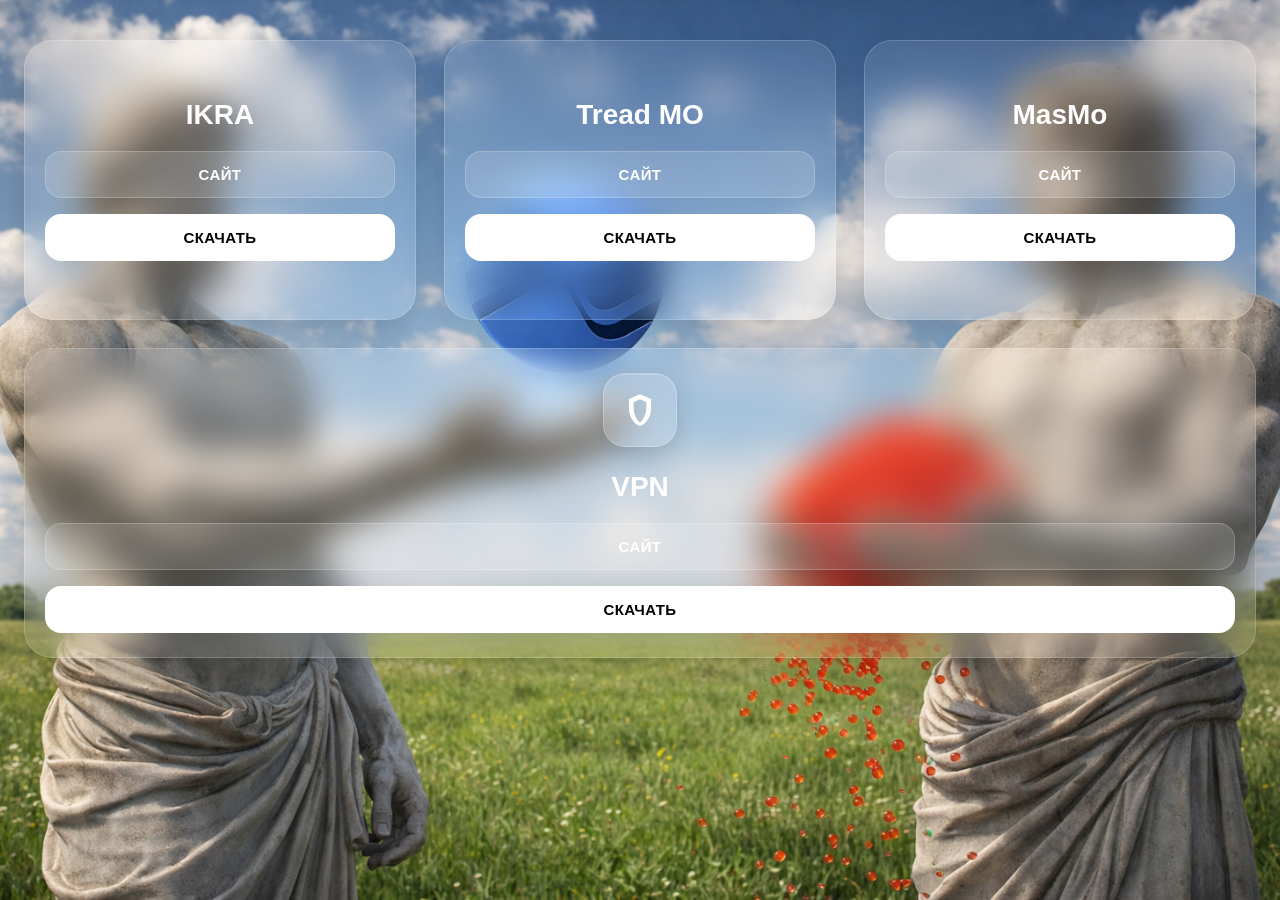
==== commit d7858fde: "Update index.html" ====
--- a/index.html
+++ b/index.html
@@ -3,216 +3,43 @@
 <head>
   <meta charset="UTF-8" />
   <meta name="viewport" content="width=device-width, initial-scale=1.0" />
-  <title>VPN Коды</title>
-  <style>
-    * {
-      margin: 0;
-      padding: 0;
-      box-sizing: border-box;
-    }
-
-    html, body {
-      width: 100%;
-      min-height: 100%;
-      font-family: Arial, sans-serif;
-      overflow-x: hidden;
-    }
-
-    body {
-      background: url("87B760BF-336A-4793-8A01-F8A73F7B63F9.png") center center / cover no-repeat;
-      color: white;
-      padding: 24px;
-    }
-
-    .wrap {
-      width: min(950px, 100%);
-      margin: 0 auto;
-    }
-
-    .main-card {
-      background: rgba(255, 255, 255, 0.08);
-      border: 1px solid rgba(255, 255, 255, 0.18);
-      backdrop-filter: blur(18px);
-      -webkit-backdrop-filter: blur(18px);
-      box-shadow: 0 12px 40px rgba(0, 0, 0, 0.22);
-      border-radius: 28px;
-      padding: 24px;
-    }
-
-    h1 {
-      text-align: center;
-      font-size: 32px;
-      margin-bottom: 20px;
-    }
-
-    .top-actions {
-      display: flex;
-      gap: 12px;
-      margin-bottom: 20px;
-      flex-wrap: wrap;
-    }
-
-    .btn {
-      display: inline-flex;
-      align-items: center;
-      justify-content: center;
-      text-decoration: none;
-      padding: 14px 18px;
-      border-radius: 16px;
-      font-size: 14px;
-      font-weight: 700;
-      border: none;
-      cursor: pointer;
-      transition: transform 0.2s ease, opacity 0.2s ease;
-    }
-
-    .btn:hover {
-      transform: translateY(-2px);
-      opacity: 0.96;
-    }
-
-    .back-btn {
-      background: rgba(255, 255, 255, 0.14);
-      color: white;
-      border: 1px solid rgba(255, 255, 255, 0.2);
-    }
-
-    .codes {
-      display: grid;
-      grid-template-columns: repeat(2, minmax(0, 1fr));
-      gap: 14px;
-    }
-
-    .code-card {
-      min-width: 0;
-      padding: 14px;
-      border-radius: 18px;
-      background: rgba(255, 255, 255, 0.07);
-      border: 1px solid rgba(255, 255, 255, 0.12);
-    }
-
-    .code-title {
-      font-size: 15px;
-      font-weight: 700;
-      margin-bottom: 10px;
-      word-break: break-word;
-    }
-
-    textarea {
-      width: 100%;
-      min-height: 110px;
-      resize: vertical;
-      border: none;
-      outline: none;
-      padding: 12px;
-      border-radius: 12px;
-      background: rgba(0, 0, 0, 0.22);
-      color: white;
-      font-size: 12px;
-      line-height: 1.5;
-      margin-bottom: 10px;
-      word-break: break-all;
-      overflow-wrap: anywhere;
-      white-space: pre-wrap;
-    }
-
-    .copy-btn {
-      width: 100%;
-      background: rgba(255, 255, 255, 0.14);
-      color: white;
-      border: 1px solid rgba(255, 255, 255, 0.18);
-    }
-
-    @media (max-width: 980px) {
-      body {
-        background: url("FF8584F4-2828-436B-9EC0-06750E41C11A.png") center center / cover no-repeat;
-        padding: 14px;
-      }
-
-      .main-card {
-        padding: 16px;
-        border-radius: 22px;
-      }
-
-      h1 {
-        font-size: 24px;
-      }
-
-      .codes {
-        grid-template-columns: 1fr;
-      }
-
-      .btn {
-        width: 100%;
-      }
-
-      textarea {
-        min-height: 90px;
-        font-size: 11px;
-      }
-    }
-  </style>
+  <title>Landing</title>
+  <link rel="stylesheet" href="style.css" />
 </head>
 <body>
-  <div class="wrap">
-    <div class="main-card">
-      <h1>VPN Коды</h1>
-
-      <div class="top-actions">
-        <a href="index.html" class="btn back-btn">НАЗАД</a>
+  <section class="hero">
+    <div class="cards-layout">
+      <div class="button-column">
+        <h3>IKRA</h3>
+        <a href="https://app.beikra.tech/deals" class="btn site-btn" target="_blank">САЙТ</a>
+        <a href="https://github.com/Ilya1236/Landing-/releases/download/ikra/Automation.apk" class="btn action-btn" target="_blank">СКАЧАТЬ</a>
       </div>
 
-      <div class="codes">
-        <div class="code-card">
-          <div class="code-title">Германия 🇩🇪🟢LTE</div>
-          <textarea readonly id="vpn1">vless://eac0b7af-7656-4362-b6d2-8a11a174737f@84.201.158.43:443?type=tcp&security=reality&pbk=Tt8cQK7R-qgu3J_b1B7B_tId7MGL_oR4XDRdW0cXcCs&fp=chrome&sni=eh.vk.com&sid=44ec0b27f13f51bd&spx=%2F&flow=xtls-rprx-vision</textarea>
-          <button class="btn copy-btn" onclick="copyCode('vpn1', this)">КОПИРОВАТЬ</button>
+      <div class="button-column">
+        <h3>Tread MO</h3>
+        <a href="https://trademo.io" class="btn site-btn" target="_blank">САЙТ</a>
+        <a href="trademo_2.1.6_release.apk" class="btn action-btn">СКАЧАТЬ</a>
+      </div>
+
+      <div class="button-column">
+        <h3>MasMo</h3>
+        <a href="https://massmo.io" class="btn site-btn" target="_blank">САЙТ</a>
+        <a href="MassMo-1.0.82-release.apk" class="btn action-btn">СКАЧАТЬ</a>
+      </div>
+
+      <div class="button-column vpn-card">
+        <div class="vpn-icon">
+          <svg viewBox="0 0 24 24" aria-hidden="true">
+            <path d="M12 2L5 5v6c0 5.25 3.4 10.17 7 11 3.6-.83 7-5.75 7-11V5l-7-3zm0 3.18l4 1.72V11c0 3.84-2.32 7.63-4 8.74C10.32 18.63 8 14.84 8 11V6.9l4-1.72z"/>
+          </svg>
         </div>
 
-        <div class="code-card">
-          <div class="code-title">Германия 🇩🇪🟢LTE №2</div>
-          <textarea readonly id="vpn2">vless://eac0b7af-7656-4362-b6d2-8a11a174737f@84.201.158.43:443?type=tcp&security=reality&pbk=Tt8cQK7R-qgu3J_b1B7B_tId7MGL_oR4XDRdW0cXcCs&fp=chrome&sni=music.yandex.ru&sid=804a73b2a1&spx=%2F&flow=xtls-rprx-vision</textarea>
-          <button class="btn copy-btn" onclick="copyCode('vpn2', this)">КОПИРОВАТЬ</button>
-        </div>
+        <h3>VPN</h3>
 
-        <div class="code-card">
-          <div class="code-title">Германия 🇩🇪🟢LTE №3</div>
-          <textarea readonly id="vpn3">vless://eac0b7af-7656-4362-b6d2-8a11a174737f@84.201.158.43:443?type=tcp&security=reality&pbk=Tt8cQK7R-qgu3J_b1B7B_tId7MGL_oR4XDRdW0cXcCs&fp=chrome&sni=rutube.ru&sid=44ec0b27f13f51bd&spx=%2F&flow=xtls-rprx-vision</textarea>
-          <button class="btn copy-btn" onclick="copyCode('vpn3', this)">КОПИРОВАТЬ</button>
-        </div>
-
-        <div class="code-card">
-          <div class="code-title">Германия 🇩🇪🟢LTE №4</div>
-          <textarea readonly id="vpn4">vless://eac0b7af-7656-4362-b6d2-8a11a174737f@84.201.158.43:443?type=tcp&security=reality&pbk=Tt8cQK7R-qgu3J_b1B7B_tId7MGL_oR4XDRdW0cXcCs&fp=chrome&sni=login.vk.com&sid=44ec0b27f13f51bd&spx=%2F&flow=xtls-rprx-vision</textarea>
-          <button class="btn copy-btn" onclick="copyCode('vpn4', this)">КОПИРОВАТЬ</button>
-        </div>
-
-        <div class="code-card">
-          <div class="code-title">Германия 🇩🇪🟢LTE №5</div>
-          <textarea readonly id="vpn5">vless://eac0b7af-7656-4362-b6d2-8a11a174737f@84.201.158.43:443?type=tcp&security=reality&pbk=Tt8cQK7R-qgu3J_b1B7B_tId7MGL_oR4XDRdW0cXcCs&fp=chrome&sni=ads.x5.ru&sid=6029e4e5&spx=%2F&flow=xtls-rprx-vision</textarea>
-          <button class="btn copy-btn" onclick="copyCode('vpn5', this)">КОПИРОВАТЬ</button>
-        </div>
-
-        <div class="code-card">
-          <div class="code-title">Германия 🇩🇪🟢LTE №6</div>
-          <textarea readonly id="vpn6">vless://eac0b7af-7656-4362-b6d2-8a11a174737f@84.201.158.43:443?type=tcp&security=reality&pbk=Tt8cQK7R-qgu3J_b1B7B_tId7MGL_oR4XDRdW0cXcCs&fp=chrome&sni=max.ru&sid=aa3e26f0af4273&spx=%2F&flow=xtls-rprx-vision</textarea>
-          <button class="btn copy-btn" onclick="copyCode('vpn6', this)">КОПИРОВАТЬ</button>
-        </div>
+        <a href="vpn.html" class="btn site-btn" target="_blank">САЙТ</a>
+        <a href="https://github.com/KaringX/karing/releases/download/v1.2.15.1806/karing_1.2.15.1806_android_arm.apk" class="btn action-btn" target="_blank">СКАЧАТЬ</a>
       </div>
     </div>
-  </div>
-
-  <script>
-    function copyCode(id, button) {
-      const text = document.getElementById(id).value;
-      navigator.clipboard.writeText(text).then(() => {
-        const oldText = button.textContent;
-        button.textContent = "СКОПИРОВАНО";
-        setTimeout(() => {
-          button.textContent = oldText;
-        }, 1500);
-      });
-    }
-  </script>
+  </section>
 </body>
 </html>
--- a/style.css
+++ b/style.css
@@ -0,0 +1,166 @@
+* {
+  margin: 0;
+  padding: 0;
+  box-sizing: border-box;
+}
+
+html,
+body {
+  width: 100%;
+  min-height: 100%;
+  font-family: Arial, sans-serif;
+  overflow-x: hidden;
+}
+
+body {
+  background: url("87B760BF-336A-4793-8A01-F8A73F7B63F9.png") center center / cover no-repeat;
+  color: white;
+}
+
+.hero {
+  min-height: 100vh;
+  display: flex;
+  align-items: flex-start;
+  justify-content: center;
+  padding: 40px 24px;
+}
+
+.cards-layout {
+  width: min(1400px, 100%);
+  display: grid;
+  grid-template-columns: repeat(3, minmax(0, 1fr));
+  gap: 28px;
+  align-items: start;
+}
+
+.button-column {
+  min-width: 0;
+  min-height: 280px;
+  padding: 24px 20px;
+  border-radius: 28px;
+  display: flex;
+  flex-direction: column;
+  justify-content: center;
+  gap: 16px;
+  text-align: center;
+  background: rgba(255, 255, 255, 0.08);
+  border: 1px solid rgba(255, 255, 255, 0.18);
+  backdrop-filter: blur(18px);
+  -webkit-backdrop-filter: blur(18px);
+  box-shadow: 0 12px 40px rgba(0, 0, 0, 0.22);
+}
+
+.button-column h3 {
+  font-size: 28px;
+  font-weight: 700;
+  margin-bottom: 4px;
+  color: white;
+  word-break: break-word;
+}
+
+.btn {
+  display: inline-flex;
+  align-items: center;
+  justify-content: center;
+  width: 100%;
+  max-width: 100%;
+  text-decoration: none;
+  padding: 14px 18px;
+  border-radius: 16px;
+  font-size: 15px;
+  font-weight: 700;
+  letter-spacing: 0.4px;
+  transition: transform 0.2s ease, opacity 0.2s ease, background 0.2s ease;
+}
+
+.btn:hover {
+  transform: translateY(-2px);
+  opacity: 0.96;
+}
+
+.site-btn {
+  background: rgba(255, 255, 255, 0.14);
+  color: white;
+  border: 1px solid rgba(255, 255, 255, 0.2);
+}
+
+.action-btn {
+  background: white;
+  color: black;
+  border: 1px solid transparent;
+}
+
+.vpn-card {
+  grid-column: 1 / -1;
+  justify-content: flex-start;
+}
+
+.vpn-icon {
+  width: 74px;
+  height: 74px;
+  margin: 0 auto 8px;
+  display: flex;
+  align-items: center;
+  justify-content: center;
+  border-radius: 22px;
+  background: rgba(255, 255, 255, 0.14);
+  border: 1px solid rgba(255, 255, 255, 0.22);
+  box-shadow:
+    0 8px 24px rgba(0, 0, 0, 0.16),
+    inset 0 1px 0 rgba(255, 255, 255, 0.2);
+}
+
+.vpn-icon svg {
+  width: 38px;
+  height: 38px;
+  fill: white;
+}
+
+@media (max-width: 980px) {
+  body {
+    background: url("FF8584F4-2828-436B-9EC0-06750E41C11A.png") center center / cover no-repeat;
+  }
+
+  .hero {
+    padding: 24px 14px;
+  }
+
+  .cards-layout {
+    grid-template-columns: 1fr;
+    width: 100%;
+    gap: 16px;
+  }
+
+  .button-column {
+    min-height: auto;
+    padding: 20px 14px;
+    border-radius: 22px;
+    gap: 12px;
+  }
+
+  .button-column h3 {
+    font-size: 21px;
+  }
+
+  .btn {
+    padding: 12px 14px;
+    font-size: 13px;
+    border-radius: 14px;
+  }
+
+  .vpn-card {
+    grid-column: auto;
+  }
+
+  .vpn-icon {
+    width: 58px;
+    height: 58px;
+    border-radius: 18px;
+    margin-bottom: 4px;
+  }
+
+  .vpn-icon svg {
+    width: 28px;
+    height: 28px;
+  }
+}
